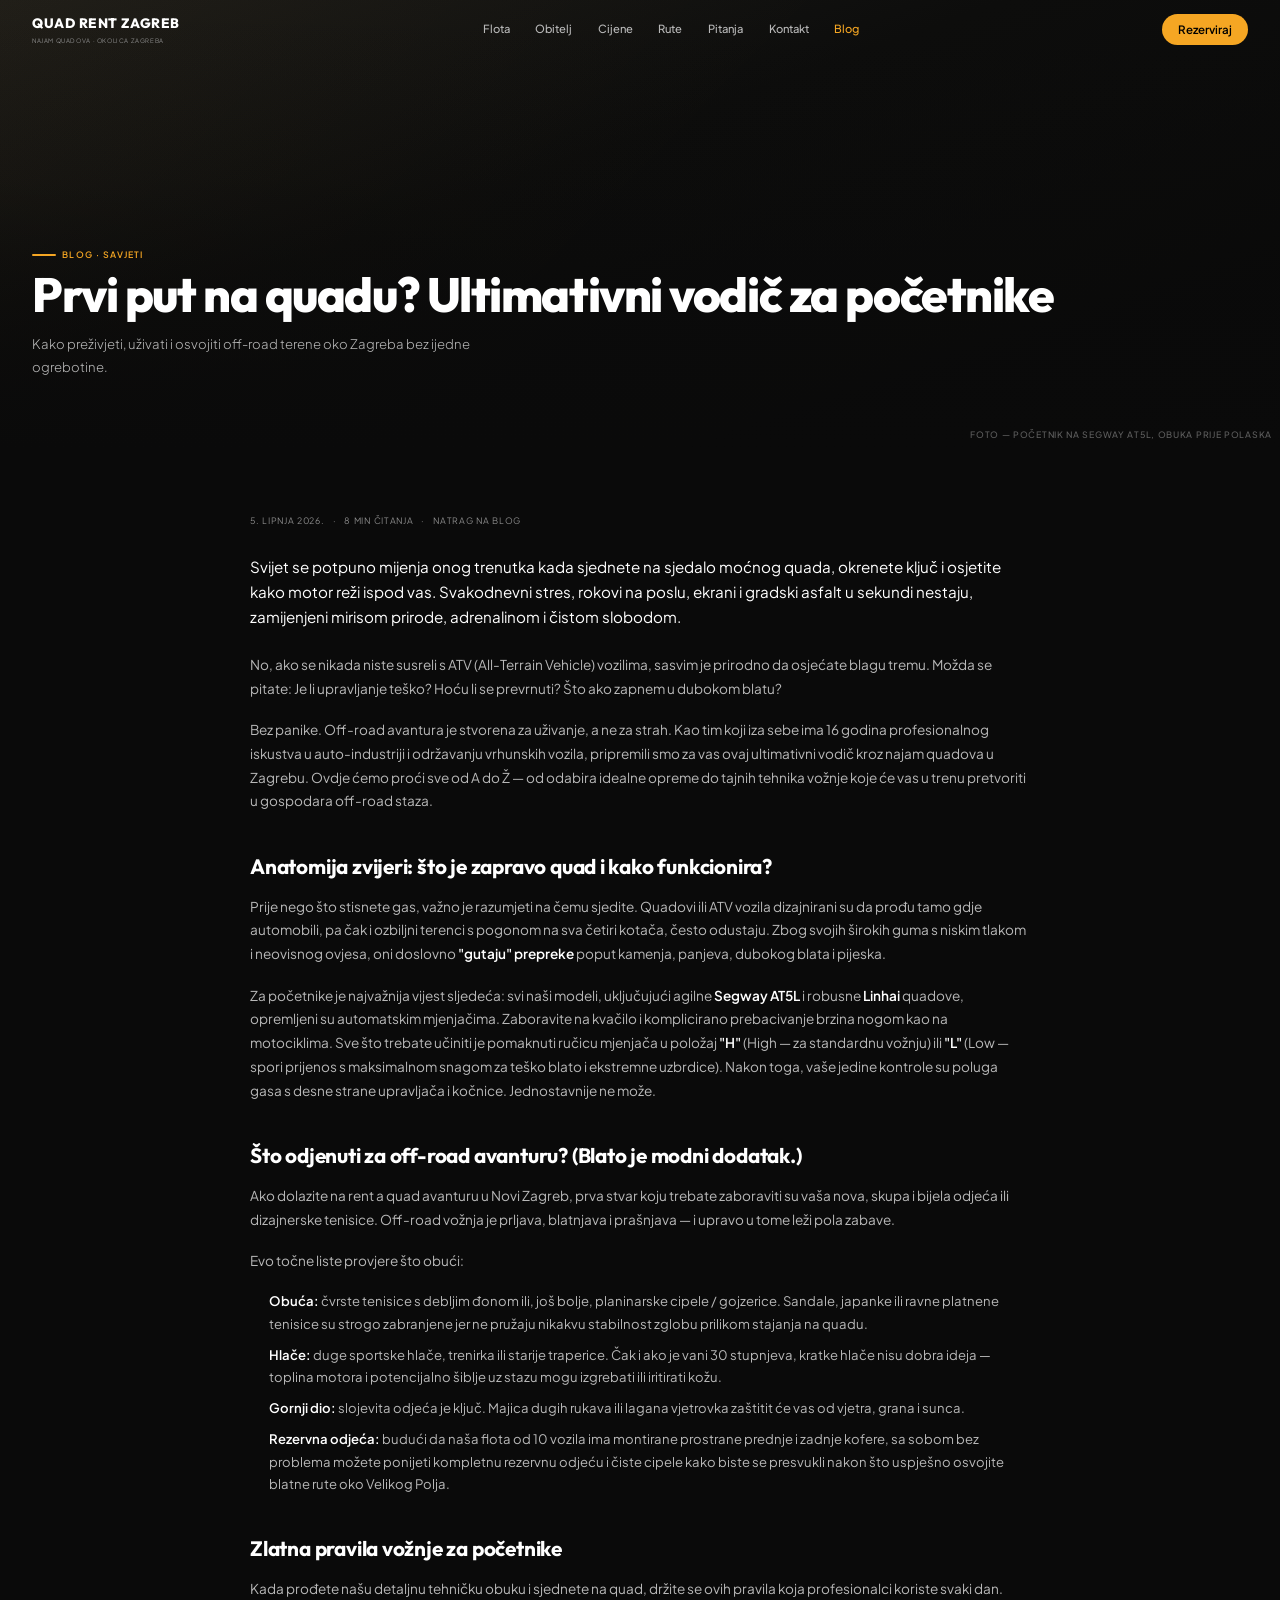
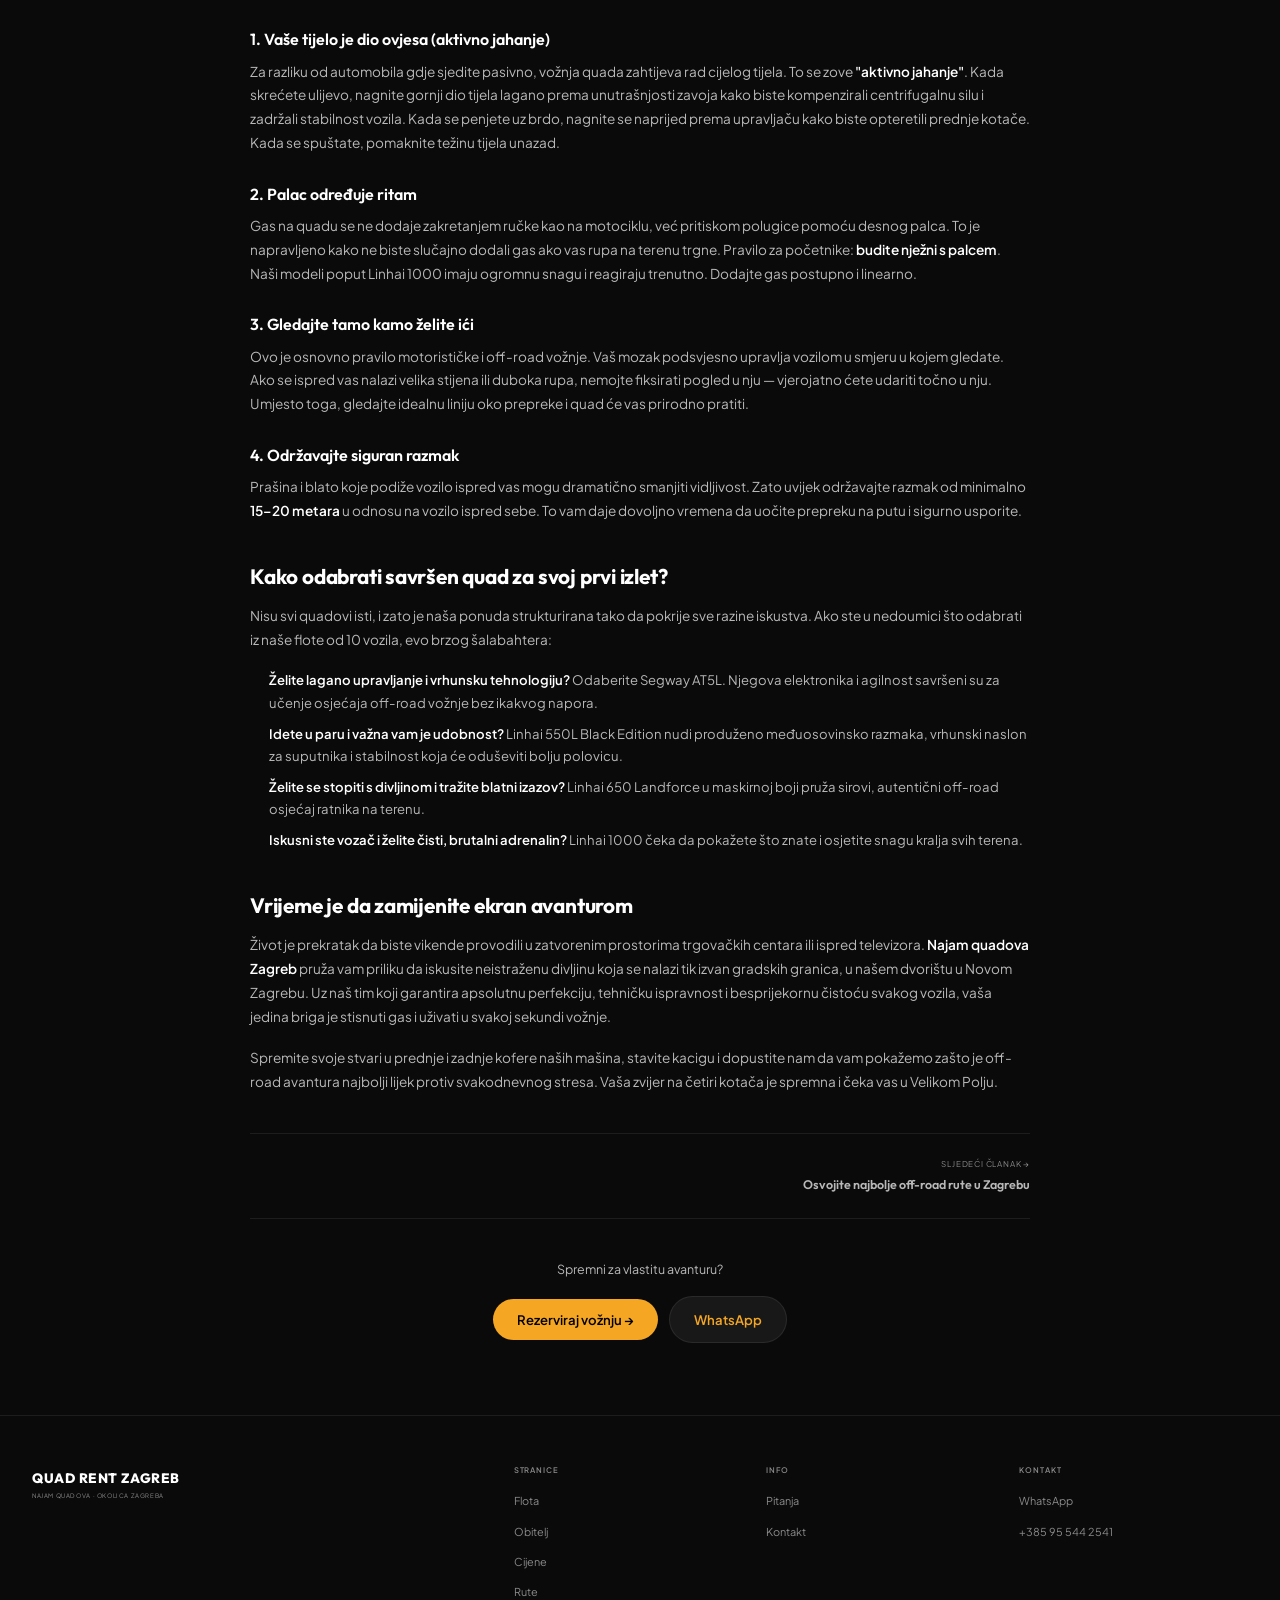
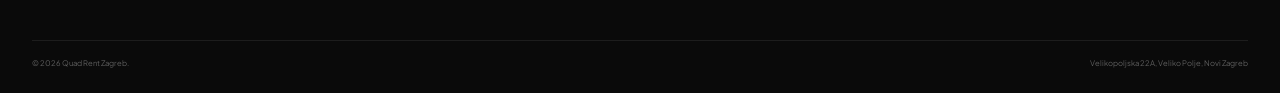
==== blog-1.html @ 4636d5be "Add files via upload" ====
<!DOCTYPE html>
<html lang="hr">
<head>
<meta charset="UTF-8">
<meta name="viewport" content="width=device-width, initial-scale=1.0">
<meta name="description" content="Sveobuhvatni vodič za početnike: što odjenuti, kako upravljati quadom i kako svladati blato kao profesionalac. Najam quadova u Zagrebu.">
<title>Prvi put na quadu? Ultimativni vodič za početnike — Quad Rent Zagreb</title>
<link rel="stylesheet" href="style.css">
</head>
<body>

<div class="mobile-menu" id="mobileMenu"><a href="index.html" onclick="toggleMenu()">Početna</a><a href="quad.html" onclick="toggleMenu()">Flota</a><a href="obitelj.html" onclick="toggleMenu()">Obitelj</a><a href="cijene.html" onclick="toggleMenu()">Cijene</a><a href="rute.html" onclick="toggleMenu()">Rute</a><a href="faq.html" onclick="toggleMenu()">Pitanja</a><a href="kontakt.html" onclick="toggleMenu()">Kontakt</a><a href="blog.html" onclick="toggleMenu()">Blog</a></div>
<nav class="nav" id="nav"><div class="container nav__inner"><a href="index.html" class="nav__logo">Quad Rent Zagreb<small>Najam quadova · okolica Zagreba</small></a><div class="nav__links"><a href="quad.html">Flota</a><a href="obitelj.html">Obitelj</a><a href="cijene.html">Cijene</a><a href="rute.html">Rute</a><a href="faq.html">Pitanja</a><a href="kontakt.html">Kontakt</a><a href="blog.html" class="active">Blog</a></div><button class="btn btn--accent btn--sm nav__book" onclick="openBooking()">Rezerviraj</button><button class="nav__hamburger" id="hamburger" onclick="toggleMenu()" aria-label="Izbornik"><span></span><span></span><span></span></button></div></nav>

<section class="hero hero--short">
  <div class="hero__bg ph"><span class="hero__bg-label">Foto — početnik na Segway AT5L, obuka prije polaska</span></div>
  <div class="container hero__content">
    <div class="section-overline">Blog · Savjeti</div>
    <h1 class="hero__headline" style="margin-top:0.6rem;font-size:clamp(1.7rem,4.6vw,3rem)">Prvi put na quadu? Ultimativni vodič za početnike</h1>
    <p class="hero__sub">Kako preživjeti, uživati i osvojiti off-road terene oko Zagreba bez ijedne ogrebotine.</p>
  </div>
</section>

<section class="page-section reveal">
  <div class="container">
    <article class="article">
      <div class="article-meta">
        <time datetime="2026-06-05">5. lipnja 2026.</time><span>·</span><span>8 min čitanja</span><span>·</span><a href="blog.html" style="color:var(--text-3)">Natrag na blog</a>
      </div>

      <p class="lead">Svijet se potpuno mijenja onog trenutka kada sjednete na sjedalo moćnog quada, okrenete ključ i osjetite kako motor reži ispod vas. Svakodnevni stres, rokovi na poslu, ekrani i gradski asfalt u sekundi nestaju, zamijenjeni mirisom prirode, adrenalinom i čistom slobodom.</p>

<p>No, ako se nikada niste susreli s ATV (All-Terrain Vehicle) vozilima, sasvim je prirodno da osjećate blagu tremu. Možda se pitate: Je li upravljanje teško? Hoću li se prevrnuti? Što ako zapnem u dubokom blatu?</p>

<p>Bez panike. Off-road avantura je stvorena za uživanje, a ne za strah. Kao tim koji iza sebe ima 16 godina profesionalnog iskustva u auto-industriji i održavanju vrhunskih vozila, pripremili smo za vas ovaj ultimativni vodič kroz najam quadova u Zagrebu. Ovdje ćemo proći sve od A do Ž — od odabira idealne opreme do tajnih tehnika vožnje koje će vas u trenu pretvoriti u gospodara off-road staza.</p>

<h2>Anatomija zvijeri: što je zapravo quad i kako funkcionira?</h2>

<p>Prije nego što stisnete gas, važno je razumjeti na čemu sjedite. Quadovi ili ATV vozila dizajnirani su da prođu tamo gdje automobili, pa čak i ozbiljni terenci s pogonom na sva četiri kotača, često odustaju. Zbog svojih širokih guma s niskim tlakom i neovisnog ovjesa, oni doslovno <strong>"gutaju" prepreke</strong> poput kamenja, panjeva, dubokog blata i pijeska.</p>

<p>Za početnike je najvažnija vijest sljedeća: svi naši modeli, uključujući agilne <strong>Segway AT5L</strong> i robusne <strong>Linhai</strong> quadove, opremljeni su automatskim mjenjačima. Zaboravite na kvačilo i komplicirano prebacivanje brzina nogom kao na motociklima. Sve što trebate učiniti je pomaknuti ručicu mjenjača u položaj <strong>"H"</strong> (High — za standardnu vožnju) ili <strong>"L"</strong> (Low — spori prijenos s maksimalnom snagom za teško blato i ekstremne uzbrdice). Nakon toga, vaše jedine kontrole su poluga gasa s desne strane upravljača i kočnice. Jednostavnije ne može.</p>

<h2>Što odjenuti za off-road avanturu? (Blato je modni dodatak.)</h2>

<p>Ako dolazite na rent a quad avanturu u Novi Zagreb, prva stvar koju trebate zaboraviti su vaša nova, skupa i bijela odjeća ili dizajnerske tenisice. Off-road vožnja je prljava, blatnjava i prašnjava — i upravo u tome leži pola zabave.</p>

<p>Evo točne liste provjere što obući:</p>

<ul>
  <li><strong>Obuća:</strong> čvrste tenisice s debljim đonom ili, još bolje, planinarske cipele / gojzerice. Sandale, japanke ili ravne platnene tenisice su strogo zabranjene jer ne pružaju nikakvu stabilnost zglobu prilikom stajanja na quadu.</li>
  <li><strong>Hlače:</strong> duge sportske hlače, trenirka ili starije traperice. Čak i ako je vani 30 stupnjeva, kratke hlače nisu dobra ideja — toplina motora i potencijalno šiblje uz stazu mogu izgrebati ili iritirati kožu.</li>
  <li><strong>Gornji dio:</strong> slojevita odjeća je ključ. Majica dugih rukava ili lagana vjetrovka zaštitit će vas od vjetra, grana i sunca.</li>
  <li><strong>Rezervna odjeća:</strong> budući da naša flota od 10 vozila ima montirane prostrane prednje i zadnje kofere, sa sobom bez problema možete ponijeti kompletnu rezervnu odjeću i čiste cipele kako biste se presvukli nakon što uspješno osvojite blatne rute oko Velikog Polja.</li>
</ul>

<h2>Zlatna pravila vožnje za početnike</h2>

<p>Kada prođete našu detaljnu tehničku obuku i sjednete na quad, držite se ovih pravila koja profesionalci koriste svaki dan.</p>

<h3>1. Vaše tijelo je dio ovjesa (aktivno jahanje)</h3>
<p>Za razliku od automobila gdje sjedite pasivno, vožnja quada zahtijeva rad cijelog tijela. To se zove <strong>"aktivno jahanje"</strong>. Kada skrećete ulijevo, nagnite gornji dio tijela lagano prema unutrašnjosti zavoja kako biste kompenzirali centrifugalnu silu i zadržali stabilnost vozila. Kada se penjete uz brdo, nagnite se naprijed prema upravljaču kako biste opteretili prednje kotače. Kada se spuštate, pomaknite težinu tijela unazad.</p>

<h3>2. Palac određuje ritam</h3>
<p>Gas na quadu se ne dodaje zakretanjem ručke kao na motociklu, već pritiskom polugice pomoću desnog palca. To je napravljeno kako ne biste slučajno dodali gas ako vas rupa na terenu trgne. Pravilo za početnike: <strong>budite nježni s palcem</strong>. Naši modeli poput Linhai 1000 imaju ogromnu snagu i reagiraju trenutno. Dodajte gas postupno i linearno.</p>

<h3>3. Gledajte tamo kamo želite ići</h3>
<p>Ovo je osnovno pravilo motorističke i off-road vožnje. Vaš mozak podsvjesno upravlja vozilom u smjeru u kojem gledate. Ako se ispred vas nalazi velika stijena ili duboka rupa, nemojte fiksirati pogled u nju — vjerojatno ćete udariti točno u nju. Umjesto toga, gledajte idealnu liniju oko prepreke i quad će vas prirodno pratiti.</p>

<h3>4. Održavajte siguran razmak</h3>
<p>Prašina i blato koje podiže vozilo ispred vas mogu dramatično smanjiti vidljivost. Zato uvijek održavajte razmak od minimalno <strong>15–20 metara</strong> u odnosu na vozilo ispred sebe. To vam daje dovoljno vremena da uočite prepreku na putu i sigurno usporite.</p>

<h2>Kako odabrati savršen quad za svoj prvi izlet?</h2>

<p>Nisu svi quadovi isti, i zato je naša ponuda strukturirana tako da pokrije sve razine iskustva. Ako ste u nedoumici što odabrati iz naše flote od 10 vozila, evo brzog šalabahtera:</p>

<ul>
  <li><strong>Želite lagano upravljanje i vrhunsku tehnologiju?</strong> Odaberite Segway AT5L. Njegova elektronika i agilnost savršeni su za učenje osjećaja off-road vožnje bez ikakvog napora.</li>
  <li><strong>Idete u paru i važna vam je udobnost?</strong> Linhai 550L Black Edition nudi produženo međuosovinsko razmaka, vrhunski naslon za suputnika i stabilnost koja će oduševiti bolju polovicu.</li>
  <li><strong>Želite se stopiti s divljinom i tražite blatni izazov?</strong> Linhai 650 Landforce u maskirnoj boji pruža sirovi, autentični off-road osjećaj ratnika na terenu.</li>
  <li><strong>Iskusni ste vozač i želite čisti, brutalni adrenalin?</strong> Linhai 1000 čeka da pokažete što znate i osjetite snagu kralja svih terena.</li>
</ul>

<h2>Vrijeme je da zamijenite ekran avanturom</h2>

<p>Život je prekratak da biste vikende provodili u zatvorenim prostorima trgovačkih centara ili ispred televizora. <strong>Najam quadova Zagreb</strong> pruža vam priliku da iskusite neistraženu divljinu koja se nalazi tik izvan gradskih granica, u našem dvorištu u Novom Zagrebu. Uz naš tim koji garantira apsolutnu perfekciju, tehničku ispravnost i besprijekornu čistoću svakog vozila, vaša jedina briga je stisnuti gas i uživati u svakoj sekundi vožnje.</p>

<p>Spremite svoje stvari u prednje i zadnje kofere naših mašina, stavite kacigu i dopustite nam da vam pokažemo zašto je off-road avantura najbolji lijek protiv svakodnevnog stresa. Vaša zvijer na četiri kotača je spremna i čeka vas u Velikom Polju.</p>

      <div class="blog-nav">
        <span></span>
        <a href="blog-2.html" class="blog-nav__item blog-nav__item--next"><div class="blog-nav__item-label">Sljedeći članak →</div><div class="blog-nav__item-title">Osvojite najbolje off-road rute u Zagrebu</div></a>
      </div>

      <div style="text-align:center;padding:0.5rem 0 0.5rem">
        <p style="font-size:0.78rem;color:var(--text-2);margin-bottom:1rem">Spremni za vlastitu avanturu?</p>
        <button class="btn btn--accent" onclick="openBooking()">Rezerviraj vožnju →</button>
        <a href="https://wa.me/385955442541" target="_blank" rel="noopener" class="btn btn--ghost" style="margin-left:0.5rem">WhatsApp</a>
      </div>
    </article>
  </div>
</section>

<div class="modal-overlay" id="bookingModal" onclick="if(event.target===this)closeBooking()"><div class="modal"><button class="modal__close" onclick="closeBooking()">✕</button><div class="modal__title">Rezerviraj vožnju</div><div class="modal__sub">Odaberi quadove i pošalji WhatsApp poruku</div><div class="modal__group"><label class="modal__label">Trajanje</label><div class="modal__toggle" id="durationToggle"><button class="modal__toggle-btn active" data-dur="half" onclick="setDuration('half')">Pola dana<span class="toggle-price">6h</span></button><button class="modal__toggle-btn" data-dur="full" onclick="setDuration('full')">Cijeli dan<span class="toggle-price">12h</span></button></div></div><div class="modal__group"><label class="modal__label">Datum</label><input type="date" class="modal__input" id="bookDate"></div><div class="modal__group"><label class="modal__label">Odaberi quadove</label><div class="quad-picker"><div class="quad-row"><div class="quad-row__info"><div class="quad-row__name">Segway AT5L</div><div class="quad-row__meta">€100 / €150 · max 4</div></div><div class="modal__stepper"><button class="modal__stepper-btn" onclick="changeCount('segway',-1)">−</button><span class="modal__stepper-val" id="count-segway">0</span><button class="modal__stepper-btn" onclick="changeCount('segway',1)">+</button></div></div><div class="quad-row"><div class="quad-row__info"><div class="quad-row__name">Linhai 550L</div><div class="quad-row__meta">€100 / €150 · max 2</div></div><div class="modal__stepper"><button class="modal__stepper-btn" onclick="changeCount('linhai550',-1)">−</button><span class="modal__stepper-val" id="count-linhai550">0</span><button class="modal__stepper-btn" onclick="changeCount('linhai550',1)">+</button></div></div><div class="quad-row"><div class="quad-row__info"><div class="quad-row__name">Linhai 650 Landforce</div><div class="quad-row__meta">€100 / €150 · max 2</div></div><div class="modal__stepper"><button class="modal__stepper-btn" onclick="changeCount('linhai650',-1)">−</button><span class="modal__stepper-val" id="count-linhai650">0</span><button class="modal__stepper-btn" onclick="changeCount('linhai650',1)">+</button></div></div><div class="quad-row"><div class="quad-row__info"><div class="quad-row__name">Linhai 1000</div><div class="quad-row__meta">€100 / €150 · max 2</div></div><div class="modal__stepper"><button class="modal__stepper-btn" onclick="changeCount('linhai1000',-1)">−</button><span class="modal__stepper-val" id="count-linhai1000">0</span><button class="modal__stepper-btn" onclick="changeCount('linhai1000',1)">+</button></div></div><div class="quad-row"><div class="quad-row__info"><div class="quad-row__name">Dječji quad</div><div class="quad-row__meta">€60 / €120 · max 2 · 6+ god</div></div><div class="modal__stepper"><button class="modal__stepper-btn" onclick="changeCount('kids',-1)">−</button><span class="modal__stepper-val" id="count-kids">0</span><button class="modal__stepper-btn" onclick="changeCount('kids',1)">+</button></div></div></div></div><div class="modal__summary" id="bookSummary"><div class="modal__summary-empty" id="summaryEmpty">Dodajte barem jedan quad</div><div class="modal__summary-total" id="summaryTotal" style="display:none"><span>Ukupno</span><span id="sumTotal">€0</span></div></div><button class="btn btn--accent btn--block" id="bookSubmit" onclick="sendWhatsApp()" style="padding:0.85rem" disabled>Pošalji WhatsApp poruku</button><p class="modal__note">Potvrđujemo u minutama.</p></div></div>

<footer class="footer"><div class="container"><div class="footer__top"><div class="footer__brand"><a href="index.html" class="nav__logo">Quad Rent Zagreb<small>Najam quadova · okolica Zagreba</small></a></div><div><div class="footer__col-title">Stranice</div><ul class="footer__links"><li><a href="quad.html">Flota</a></li><li><a href="obitelj.html">Obitelj</a></li><li><a href="cijene.html">Cijene</a></li><li><a href="rute.html">Rute</a></li></ul></div><div><div class="footer__col-title">Info</div><ul class="footer__links"><li><a href="faq.html">Pitanja</a></li><li><a href="kontakt.html">Kontakt</a></li></ul></div><div><div class="footer__col-title">Kontakt</div><ul class="footer__links"><li><a href="https://wa.me/385955442541">WhatsApp</a></li><li><a href="tel:+385955442541">+385 95 544 2541</a></li></ul></div></div><div class="footer__bottom"><p>© 2026 Quad Rent Zagreb.</p><p>Velikopoljska 22A, Veliko Polje, Novi Zagreb</p></div></div></footer>
<script src="main.js"></script>
</body>
</html>
---- style.css ----
/* ═══════════════════════════════════════
   QUAD RENT ZAGREB — Global Stylesheet
   Dark theme, amber accents, Polaris-inspired
   ═══════════════════════════════════════ */

@import url('https://fonts.googleapis.com/css2?family=Plus+Jakarta+Sans:wght@300;400;500;600;700;800&family=Outfit:wght@300;400;500;600;700;800;900&display=swap');

*,*::before,*::after{margin:0;padding:0;box-sizing:border-box}

:root {
  --bg: #0a0a0a;
  --bg-alt: #111111;
  --bg-card: #1a1a1a;
  --bg-card-hover: #222222;
  --bg-elevated: #252525;

  --text: #ffffff;
  --text-2: #b8b8b8;
  --text-3: #8a8a8a;
  --text-4: #5e5e5e;

  --accent: #F5A623;
  --accent-hover: #FFBA42;
  --accent-dim: #c4851c;
  --accent-glow: rgba(245,166,35,0.15);

  --success: #4CAF50;
  --danger: #e74c3c;

  --border: rgba(255,255,255,0.08);
  --border-hover: rgba(255,255,255,0.15);

  --r-sm: 8px;
  --r-md: 12px;
  --r-lg: 16px;
  --r-xl: 20px;
  --r-full: 9999px;

  --font-d: 'Outfit', sans-serif;
  --font-b: 'Plus Jakarta Sans', sans-serif;

  --max-w: 1280px;
  --gutter: 1rem;
}

html{scroll-behavior:smooth;overflow-x:hidden}

body{
  font-family:var(--font-b);
  background:var(--bg);
  color:var(--text);
  line-height:1.6;
  overflow-x:hidden;
  -webkit-font-smoothing:antialiased;
}

img{max-width:100%;display:block}
a{color:inherit;text-decoration:none}
ul{list-style:none}

.container{max-width:var(--max-w);margin:0 auto;padding:0 var(--gutter);width:100%}

/* ═══ TYPOGRAPHY ═══ */
.section-header{display:flex;justify-content:space-between;align-items:flex-end;margin-bottom:1.5rem;flex-wrap:wrap;gap:0.5rem}
.section-title{font-family:var(--font-d);font-weight:700;font-size:clamp(1.3rem,3.5vw,2rem);letter-spacing:-0.02em}
.section-sub{font-size:0.72rem;color:var(--text-3);font-weight:400}
.section-overline{font-size:0.55rem;font-weight:600;letter-spacing:0.12em;text-transform:uppercase;color:var(--accent);display:inline-flex;align-items:center;gap:0.4rem}
.section-overline::before{content:'';width:24px;height:2px;background:var(--accent);border-radius:2px}
.section-desc{font-size:0.82rem;color:var(--text-2);font-weight:300;line-height:1.7;max-width:560px;margin-top:0.5rem}

/* ═══ BUTTONS ═══ */
.btn{
  display:inline-flex;align-items:center;justify-content:center;gap:0.5rem;
  font-family:var(--font-b);font-weight:600;font-size:0.82rem;
  padding:0.75rem 1.5rem;border-radius:var(--r-full);
  border:none;cursor:pointer;transition:all 0.25s cubic-bezier(0.4,0,0.2,1);
  text-decoration:none;white-space:nowrap;
}
.btn--accent{background:var(--accent);color:#000}
.btn--accent:hover{background:var(--accent-hover);box-shadow:0 8px 32px rgba(245,166,35,0.3);transform:translateY(-1px)}
.btn--ghost{background:rgba(255,255,255,0.06);color:var(--text);border:1px solid var(--border)}
.btn--ghost:hover{background:rgba(255,255,255,0.1);border-color:var(--border-hover)}
.btn--outline{background:transparent;color:var(--text);border:1.5px solid var(--accent)}
.btn--outline:hover{background:var(--accent);color:#000}
.btn--sm{padding:0.5rem 1rem;font-size:0.72rem}
.btn--block{width:100%;justify-content:center}
.btn svg{width:16px;height:16px}

/* ═══ CHIPS ═══ */
.chip{display:inline-flex;align-items:center;gap:0.3rem;padding:0.3rem 0.7rem;background:rgba(255,255,255,0.06);border-radius:var(--r-full);font-size:0.62rem;font-weight:500;color:var(--text-2)}
.chip--accent{background:var(--accent-glow);color:var(--accent)}
.chip--lg{padding:0.5rem 1.1rem;font-size:0.88rem;font-weight:700;letter-spacing:0.02em}

/* ═══ CARDS ═══ */
.card{background:var(--bg-card);border:1px solid var(--border);border-radius:var(--r-lg);transition:border-color 0.3s}
.card:hover{border-color:var(--border-hover)}
.card--accent{border-color:rgba(245,166,35,0.15);background:linear-gradient(135deg,#1c1c18 0%,#141410 100%)}

/* ═══ PLACEHOLDERS ═══ */
.ph{background:var(--bg-card);display:flex;align-items:center;justify-content:center;position:relative;overflow:hidden}
.ph::before{content:'';position:absolute;inset:0;background:linear-gradient(135deg,rgba(245,166,35,0.03) 0%,transparent 50%)}
.ph span{font-size:0.55rem;font-weight:500;letter-spacing:0.08em;text-transform:uppercase;color:var(--text-4);position:relative;z-index:1;text-align:center;padding:0.5rem}

/* ═══ TBD PLACEHOLDERS (for owner) ═══ */
.tbd{font-size:0.6rem;color:var(--text-3);line-height:1.55;padding:0.3rem 0.5rem;background:rgba(245,166,35,0.06);border-radius:var(--r-sm);border:1px dashed rgba(245,166,35,0.15)}

/* ═══════════════════════════════════════
   NAV
   ═══════════════════════════════════════ */
.nav{position:fixed;top:0;left:0;right:0;z-index:100;padding:0.8rem 0;transition:all 0.4s}
.nav.scrolled{background:rgba(10,10,10,0.88);backdrop-filter:blur(24px) saturate(1.4);border-bottom:1px solid var(--border)}
.nav__inner{display:flex;justify-content:space-between;align-items:center}
.nav__logo{font-family:var(--font-d);font-weight:800;font-size:0.85rem;letter-spacing:0.04em;text-transform:uppercase;color:var(--text);text-decoration:none}
.nav__logo small{display:block;font-family:var(--font-b);font-weight:400;font-size:0.38rem;letter-spacing:0.1em;color:var(--text-3);text-transform:uppercase;margin-top:1px}
.nav__links{display:none;gap:1.6rem;align-items:center}
.nav__links a{font-size:0.7rem;font-weight:500;color:var(--text-2);transition:color 0.2s}
.nav__links a:hover{color:var(--accent)}
.nav__links a.active{color:var(--accent)}
.nav__book{display:none}
.nav__hamburger{display:flex;flex-direction:column;gap:5px;background:none;border:none;cursor:pointer;padding:4px}
.nav__hamburger span{width:22px;height:1.5px;background:var(--text);transition:all 0.3s;border-radius:2px}
.nav__hamburger.active span:nth-child(1){transform:rotate(45deg) translate(4px,5px)}
.nav__hamburger.active span:nth-child(2){opacity:0}
.nav__hamburger.active span:nth-child(3){transform:rotate(-45deg) translate(4px,-5px)}

/* mobile menu */
.mobile-menu{position:fixed;inset:0;background:var(--bg);z-index:99;display:flex;flex-direction:column;justify-content:center;align-items:center;gap:1.6rem;opacity:0;pointer-events:none;transition:opacity 0.4s}
.mobile-menu.open{opacity:1;pointer-events:all}
.mobile-menu a{font-family:var(--font-d);font-size:1.3rem;font-weight:600;color:var(--text-2);transition:color 0.2s}
.mobile-menu a:hover{color:var(--accent)}

/* ═══════════════════════════════════════
   HERO
   ═══════════════════════════════════════ */
.hero{position:relative;min-height:100vh;min-height:100svh;display:flex;align-items:flex-end;overflow:hidden}
.hero--short{min-height:50vh;min-height:50svh}
.hero__bg{position:absolute;inset:0;background:linear-gradient(160deg,#1a1a18 0%,#0d0d0c 40%,#080808 100%)}
.hero__bg::after{content:'';position:absolute;inset:0;background:linear-gradient(to top,var(--bg) 0%,rgba(10,10,10,0.6) 35%,rgba(10,10,10,0.15) 60%,transparent 100%)}
.hero__bg-label{position:absolute;top:50%;left:50%;transform:translate(-50%,-50%);font-size:0.45rem;letter-spacing:0.15em;text-transform:uppercase;color:var(--text-4);z-index:1;text-align:center}
.hero__play{position:absolute;top:45%;left:50%;transform:translate(-50%,-50%);z-index:3;width:72px;height:72px;border-radius:50%;border:2px solid rgba(255,255,255,0.25);display:flex;align-items:center;justify-content:center;cursor:pointer;backdrop-filter:blur(8px);background:rgba(255,255,255,0.05);transition:all 0.3s}
.hero__play:hover{border-color:var(--accent);background:rgba(245,166,35,0.1);transform:translate(-50%,-50%) scale(1.08)}
.hero__play::after{content:'';border-left:14px solid #fff;border-top:8px solid transparent;border-bottom:8px solid transparent;margin-left:3px}
.hero__content{position:relative;z-index:3;padding-bottom:3rem;width:100%}
.hero__headline{font-family:var(--font-d);font-weight:800;font-size:clamp(2rem,6vw,4.5rem);line-height:0.95;letter-spacing:-0.03em;margin-bottom:1rem}
.hero__sub{font-size:0.82rem;color:var(--text-2);font-weight:300;line-height:1.7;max-width:500px;margin-bottom:1.5rem}
.hero__actions{display:flex;flex-wrap:wrap;gap:0.6rem;margin-bottom:2rem}
.hero__stats{display:flex;gap:1.5rem;flex-wrap:wrap;padding-top:1.2rem;border-top:1px solid var(--border)}
.hero__stat{display:flex;flex-direction:column;gap:0.1rem}
.hero__stat-val{font-family:var(--font-d);font-weight:700;font-size:1.3rem}
.hero__stat-label{font-size:0.52rem;font-weight:500;letter-spacing:0.06em;text-transform:uppercase;color:var(--text-3)}

/* ═══════════════════════════════════════
   TRUST BAR
   ═══════════════════════════════════════ */
.trust-bar{padding:2.5rem 0;border-top:1px solid var(--border);border-bottom:1px solid var(--border)}
.trust-bar__grid{display:grid;grid-template-columns:repeat(2,1fr);gap:1.4rem}
.trust-bar__item{display:flex;flex-direction:column;gap:0.3rem;padding-left:1rem;border-left:2px solid var(--accent-dim);text-decoration:none;color:inherit;transition:border-color 0.25s,transform 0.25s}
.trust-bar__item:hover{border-left-color:var(--accent);transform:translateX(2px)}
.trust-bar__item:hover .trust-bar__title{color:var(--accent-hover)}
.trust-bar__icon{display:none}
.trust-bar__title{font-family:var(--font-d);font-weight:700;font-size:0.98rem;color:var(--accent);transition:color 0.25s;line-height:1.25}
.trust-bar__text{font-size:0.74rem;color:var(--text-2);line-height:1.5}

/* ═══════════════════════════════════════
   FLEET CARDS
   ═══════════════════════════════════════ */
.fleet-grid{display:grid;grid-template-columns:1fr;gap:1rem}
.fleet-card{border-radius:var(--r-lg);overflow:hidden;background:var(--bg-card);border:1px solid var(--border);transition:all 0.3s}
.fleet-card:hover{border-color:var(--border-hover);transform:translateY(-2px)}
.fleet-card__img{aspect-ratio:16/10;min-height:200px}
.fleet-card__body{padding:1.2rem;display:flex;flex-direction:column;gap:0.6rem}
.fleet-card__badge{position:absolute;top:0.8rem;left:0.8rem;z-index:2}
.fleet-card__name{font-family:var(--font-d);font-weight:700;font-size:1rem;letter-spacing:-0.01em}
.fleet-card__count{font-size:0.55rem;font-weight:500;color:var(--text-3);letter-spacing:0.06em;text-transform:uppercase}
.fleet-card__desc{font-size:0.68rem;color:var(--text-2);font-weight:300;line-height:1.6}
.fleet-card__specs{display:flex;gap:0.4rem;flex-wrap:wrap}
.fleet-card__price{display:flex;align-items:baseline;gap:0.3rem;padding-top:0.5rem;border-top:1px solid var(--border)}
.fleet-card__price-val{font-family:var(--font-d);font-weight:700;font-size:1.3rem}
.fleet-card__price-label{font-size:0.52rem;color:var(--text-3)}

/* ═══ FLEET MINI (homepage) ═══ */
.fleet-mini{display:flex;flex-direction:column;gap:0.7rem;padding-bottom:0.5rem}
.fleet-mini::-webkit-scrollbar{display:none}
.fleet-mini__card{display:flex;gap:0.9rem;align-items:stretch;background:var(--bg-card);border:1px solid var(--border);border-radius:var(--r-lg);padding:0.85rem;transition:border-color 0.25s,transform 0.25s;text-decoration:none;color:inherit}
.fleet-mini__card:hover{border-color:var(--accent-dim);transform:translateY(-2px)}
.fleet-mini__card:hover .fleet-mini__name{color:var(--accent-hover)}
.fleet-mini__img{flex:0 0 96px;width:96px;aspect-ratio:1/1;border-radius:var(--r-md);overflow:hidden;position:relative;background:var(--bg-elevated) url("data:image/svg+xml;utf8,<svg xmlns='http://www.w3.org/2000/svg' viewBox='0 0 64 64' fill='none' stroke='%23F5A62330' stroke-width='2' stroke-linecap='round' stroke-linejoin='round'><circle cx='16' cy='44' r='8'/><circle cx='48' cy='44' r='8'/><path d='M12 36l6-12h20l8 12M22 24V16h14v8'/></svg>") center/60% no-repeat}
.fleet-mini__img img{width:100%;height:100%;object-fit:cover;display:block;position:relative;z-index:1}
.fleet-mini__body{flex:1;min-width:0;display:flex;flex-direction:column;justify-content:center}
.fleet-mini__name{font-family:var(--font-d);font-weight:700;font-size:1rem;margin-bottom:0.2rem;color:var(--accent);transition:color 0.25s;letter-spacing:-0.01em}
.fleet-mini__desc{font-size:0.62rem;color:var(--text-3);margin-bottom:0.55rem;line-height:1.4}

/* ═══════════════════════════════════════
   SCROLLABLE CARDS (categories)
   ═══════════════════════════════════════ */
.cat-scroll{display:flex;gap:0.8rem;overflow-x:auto;padding-bottom:1rem;scroll-snap-type:x mandatory;-webkit-overflow-scrolling:touch;scrollbar-width:none}
.cat-scroll::-webkit-scrollbar{display:none}
.cat-card{flex:0 0 260px;scroll-snap-align:start;border-radius:var(--r-lg);overflow:hidden;position:relative;cursor:pointer;transition:transform 0.3s}
.cat-card:hover{transform:translateY(-4px)}
.cat-card__img{aspect-ratio:3/4}
.cat-card__overlay{position:absolute;bottom:0;left:0;right:0;padding:1.2rem;background:linear-gradient(to top,rgba(0,0,0,0.85) 0%,transparent 100%);border-radius:0 0 var(--r-lg) var(--r-lg)}
.cat-card__title{font-family:var(--font-d);font-weight:700;font-size:1rem;color:#fff;margin-bottom:0.2rem}
.cat-card__desc{font-size:0.6rem;color:rgba(255,255,255,0.6)}

/* ═══════════════════════════════════════
   PRICING CARDS
   ═══════════════════════════════════════ */
.pricing-grid{display:grid;grid-template-columns:1fr;gap:1rem;max-width:900px}
.pricing-card{background:var(--bg-card);border-radius:var(--r-lg);padding:1.5rem;border:1px solid var(--border);transition:border-color 0.3s;position:relative;display:flex;flex-direction:column;gap:1rem}
.pricing-card:hover{border-color:var(--border-hover)}
.pricing-card--pop{border-color:var(--accent-dim);background:linear-gradient(180deg,rgba(245,166,35,0.04) 0%,var(--bg-card) 40%)}
.pricing-card__badge{position:absolute;top:-0.6rem;right:1rem;background:var(--accent);color:#000;font-size:0.5rem;font-weight:700;letter-spacing:0.06em;text-transform:uppercase;padding:0.2rem 0.6rem;border-radius:var(--r-full)}
.pricing-card__type{font-size:0.58rem;font-weight:600;letter-spacing:0.1em;text-transform:uppercase;color:var(--text-3)}
.pricing-card__price{font-family:var(--font-d);font-weight:800;font-size:2.5rem;line-height:1}
.pricing-card__price small{font-size:0.35em;font-weight:400;color:var(--text-3);margin-left:0.3rem}
.pricing-card__duration{font-size:0.72rem;color:var(--text-2);font-weight:300}
.pricing-card__features{display:flex;flex-direction:column;gap:0.45rem;padding-top:0.8rem;border-top:1px solid var(--border);flex:1}
.pricing-card__features li{display:flex;align-items:center;gap:0.4rem;font-size:0.72rem;color:var(--text-2);font-weight:400;list-style:none}
.pricing-card__features li::before{content:'';width:5px;height:5px;background:var(--accent);border-radius:50%;flex-shrink:0}

/* ═══════════════════════════════════════
   ROUTE CARDS
   ═══════════════════════════════════════ */
.route-row{display:flex;justify-content:space-between;align-items:center;padding:0.85rem 0;border-bottom:1px solid var(--border);gap:0.5rem;cursor:pointer;transition:background 0.2s}
.route-row:hover{background:rgba(255,255,255,0.02)}
.route-row__left{display:flex;flex-direction:column;gap:0.1rem}
.route-row__name{font-family:var(--font-d);font-weight:600;font-size:0.88rem}
.route-row__meta{font-size:0.52rem;color:var(--text-3)}
.route-row__diff{display:flex;gap:3px}
.route-row__diff i{width:8px;height:8px;border-radius:50%;border:1.5px solid var(--accent-dim);font-style:normal}
.route-row__diff i.f{background:var(--accent);border-color:var(--accent)}

/* ═══════════════════════════════════════
   INFO CARDS (rules, included, etc.)
   ═══════════════════════════════════════ */
.info-card{background:var(--bg-card);border:1px solid var(--border);border-left:2px solid var(--accent-dim);border-radius:0 var(--r-md) var(--r-md) 0;padding:0.9rem 1rem;display:flex;flex-direction:column;gap:0.15rem}
.info-card__icon{display:none}
.info-card__title{font-family:var(--font-d);font-weight:600;font-size:0.82rem;margin-bottom:0.15rem}
.info-card__text{font-size:0.65rem;color:var(--text-2);line-height:1.6}

/* ═══════════════════════════════════════
   REVIEW CARDS
   ═══════════════════════════════════════ */
.review-card{background:var(--bg-card);border:1px solid var(--border);border-radius:var(--r-lg);padding:1.2rem}
.review-card__head{display:flex;justify-content:space-between;align-items:center;margin-bottom:0.6rem}
.review-card__author{display:flex;align-items:center;gap:0.5rem}
.review-card__avatar{width:32px;height:32px;border-radius:50%;background:rgba(255,255,255,0.06);display:flex;align-items:center;justify-content:center;font-family:var(--font-d);font-weight:700;font-size:0.7rem;color:var(--text-3)}
.review-card__name{font-size:0.72rem;font-weight:600}
.review-card__src{font-size:0.48rem;color:var(--text-4)}
.review-card__stars{color:var(--accent);font-size:0.6rem}
.review-card__text{font-size:0.68rem;color:var(--text-2);line-height:1.65;font-style:italic}

/* ═══════════════════════════════════════
   GALLERY
   ═══════════════════════════════════════ */
.gallery-grid{display:grid;grid-template-columns:1fr 1fr;gap:0.4rem}
.gallery-item{border-radius:var(--r-md);overflow:hidden;aspect-ratio:1;position:relative;cursor:pointer;transition:opacity 0.3s}
.gallery-item:hover{opacity:0.85}
.gallery-item--tall{grid-row:span 2;aspect-ratio:auto}
.gallery-item--wide{grid-column:span 2;aspect-ratio:21/9}

/* ═══════════════════════════════════════
   FAQ
   ═══════════════════════════════════════ */
.faq-list{max-width:700px}
.faq-item{border-bottom:1px solid var(--border)}
.faq-q{width:100%;display:flex;justify-content:space-between;align-items:center;padding:0.9rem 0;background:none;border:none;cursor:pointer;font-family:var(--font-b);font-size:0.82rem;font-weight:500;color:var(--text);text-align:left;gap:0.5rem}
.faq-q:hover{color:var(--accent)}
.faq-toggle{width:28px;height:28px;border-radius:50%;background:rgba(255,255,255,0.04);display:flex;align-items:center;justify-content:center;flex-shrink:0;font-size:1rem;color:var(--text-3);transition:all 0.3s}
.faq-item.open .faq-toggle{background:var(--accent-glow);color:var(--accent);transform:rotate(45deg)}
.faq-a{max-height:0;overflow:hidden;transition:max-height 0.4s ease}
.faq-item.open .faq-a{max-height:300px}
.faq-a p{font-size:0.74rem;color:var(--text-2);line-height:1.7;font-weight:300;padding-bottom:0.8rem;max-width:550px}

/* ═══════════════════════════════════════
   CTA BANNER
   ═══════════════════════════════════════ */
.cta-banner{background:linear-gradient(135deg,#1a1a18,#111);border-radius:var(--r-xl);padding:2.5rem 1.5rem;border:1px solid var(--border);position:relative;overflow:hidden}
.cta-banner::before{content:'';position:absolute;top:-50%;left:-50%;width:200%;height:200%;background:radial-gradient(circle at 50% 80%,rgba(245,166,35,0.06) 0%,transparent 50%);pointer-events:none}
.cta-banner__title{font-family:var(--font-d);font-weight:800;font-size:clamp(1.6rem,4.5vw,2.5rem);line-height:1.05;letter-spacing:-0.02em;position:relative}
.cta-banner__sub{font-size:0.78rem;color:var(--text-2);font-weight:300;max-width:380px;position:relative}
.cta-banner__phone{font-family:var(--font-d);font-weight:600;font-size:1rem;color:var(--accent);position:relative}

/* ═══════════════════════════════════════
   BOOKING MODAL
   ═══════════════════════════════════════ */
.modal-overlay{position:fixed;inset:0;z-index:200;background:rgba(0,0,0,0.7);backdrop-filter:blur(8px);display:flex;align-items:center;justify-content:center;padding:1rem;opacity:0;pointer-events:none;transition:opacity 0.35s}
.modal-overlay.open{opacity:1;pointer-events:all}
.modal{background:var(--bg-alt);border:1px solid var(--border);border-radius:var(--r-xl);width:100%;max-width:440px;max-height:90vh;overflow-y:auto;padding:1.5rem;position:relative;transform:translateY(20px) scale(0.97);transition:transform 0.35s cubic-bezier(0.4,0,0.2,1)}
.modal-overlay.open .modal{transform:translateY(0) scale(1)}
.modal__close{position:absolute;top:1rem;right:1rem;width:32px;height:32px;border-radius:50%;background:rgba(255,255,255,0.06);border:none;color:var(--text-3);font-size:1.1rem;cursor:pointer;display:flex;align-items:center;justify-content:center;transition:all 0.2s}
.modal__close:hover{background:rgba(255,255,255,0.1);color:var(--text)}
.modal__title{font-family:var(--font-d);font-weight:700;font-size:1.2rem;margin-bottom:0.3rem}
.modal__sub{font-size:0.68rem;color:var(--text-3);margin-bottom:1.2rem}
.modal__group{margin-bottom:1rem}
.modal__label{display:block;font-size:0.6rem;font-weight:600;letter-spacing:0.06em;text-transform:uppercase;color:var(--text-3);margin-bottom:0.4rem}
.modal__toggle{display:grid;grid-template-columns:1fr 1fr;gap:0.4rem}
.modal__toggle--3{grid-template-columns:1fr 1fr 1fr}
.modal__toggle-btn{padding:0.65rem 0.5rem;background:rgba(255,255,255,0.04);border:1.5px solid var(--border);border-radius:var(--r-md);font-family:var(--font-b);font-size:0.68rem;font-weight:500;color:var(--text-2);cursor:pointer;transition:all 0.2s;text-align:center}
.modal__toggle-btn:hover{border-color:var(--border-hover)}
.modal__toggle-btn.active{border-color:var(--accent);background:var(--accent-glow);color:var(--accent)}
.modal__toggle-btn .toggle-price{display:block;font-family:var(--font-d);font-weight:700;font-size:1rem;margin-top:0.15rem;color:var(--text)}
.modal__toggle-btn.active .toggle-price{color:var(--accent)}
.modal__input{width:100%;padding:0.65rem 0.8rem;background:rgba(255,255,255,0.04);border:1.5px solid var(--border);border-radius:var(--r-md);font-family:var(--font-b);font-size:0.78rem;color:var(--text);outline:none;transition:border-color 0.2s;-webkit-appearance:none}
.modal__input:focus{border-color:var(--accent)}
.modal__input::placeholder{color:var(--text-4)}
.modal__input[type="date"]{color-scheme:dark}
.modal__stepper{display:flex;align-items:center;gap:0.6rem}
.modal__stepper-btn{width:36px;height:36px;border-radius:50%;background:rgba(255,255,255,0.06);border:1.5px solid var(--border);color:var(--text);font-size:1.1rem;font-weight:500;cursor:pointer;display:flex;align-items:center;justify-content:center;transition:all 0.2s;font-family:var(--font-b)}
.modal__stepper-btn:hover{border-color:var(--accent);color:var(--accent)}
.modal__stepper-val{font-family:var(--font-d);font-weight:700;font-size:1.2rem;min-width:28px;text-align:center}
.modal__summary{background:rgba(255,255,255,0.03);border:1px solid var(--border);border-radius:var(--r-md);padding:0.8rem;margin-bottom:1rem;display:flex;flex-direction:column;gap:0.3rem}
.modal__summary-row{display:flex;justify-content:space-between;font-size:0.68rem;color:var(--text-2)}
.modal__summary-row span:last-child{font-weight:600;color:var(--text)}
.modal__summary-total{display:flex;justify-content:space-between;padding-top:0.4rem;border-top:1px solid var(--border);font-size:0.78rem;font-weight:600}
.modal__summary-total span:last-child{font-family:var(--font-d);font-weight:800;font-size:1.1rem;color:var(--accent)}
.modal__note{text-align:center;font-size:0.52rem;color:var(--text-4);margin-top:0.6rem}

/* ═══════════════════════════════════════
   FOOTER
   ═══════════════════════════════════════ */
.footer{padding:3rem 0 1.5rem;border-top:1px solid var(--border)}
.footer__top{display:grid;grid-template-columns:1fr 1fr;gap:1.5rem;margin-bottom:2rem}
.footer__brand{grid-column:1/-1;margin-bottom:0.5rem}
.footer__brand p{font-size:0.62rem;color:var(--text-3);line-height:1.6;max-width:280px;margin-top:0.5rem}
.footer__col-title{font-size:0.48rem;font-weight:600;letter-spacing:0.12em;text-transform:uppercase;color:var(--text-3);margin-bottom:0.6rem}
.footer__links li{margin-bottom:0.3rem}
.footer__links a{font-size:0.68rem;color:var(--text-3);transition:color 0.2s}
.footer__links a:hover{color:var(--accent)}
.footer__socials{display:flex;gap:0.5rem}
.footer__socials a{width:32px;height:32px;border-radius:var(--r-md);background:rgba(255,255,255,0.04);display:flex;align-items:center;justify-content:center;font-size:0.52rem;color:var(--text-3);font-weight:600;transition:all 0.2s}
.footer__socials a:hover{background:var(--accent-glow);color:var(--accent)}
.footer__bottom{padding-top:1rem;border-top:1px solid var(--border);display:flex;justify-content:space-between;align-items:center;flex-wrap:wrap;gap:0.4rem}
.footer__bottom p{font-size:0.48rem;color:var(--text-4)}

/* ═══════════════════════════════════════
   COOKIE CONSENT
   ═══════════════════════════════════════ */
.cookie-banner{position:fixed;bottom:0;left:0;right:0;z-index:150;background:var(--bg-alt);border-top:1px solid var(--border);padding:1.2rem var(--gutter);transform:translateY(100%);transition:transform 0.4s cubic-bezier(0.4,0,0.2,1);backdrop-filter:blur(20px)}
.cookie-banner.show{transform:translateY(0)}
.cookie-banner__inner{max-width:var(--max-w);margin:0 auto;display:flex;flex-direction:column;gap:0.8rem}
.cookie-banner__text{font-size:0.68rem;color:var(--text-2);line-height:1.6;max-width:600px}
.cookie-banner__text a{color:var(--accent);text-decoration:underline;text-underline-offset:2px}
.cookie-banner__actions{display:flex;gap:0.5rem;flex-wrap:wrap;align-items:center}
.cookie-banner__actions .btn{min-width:120px;font-size:0.72rem;padding:0.6rem 1.2rem}
.cookie-banner__detail{font-size:0.58rem;color:var(--text-3);cursor:pointer;text-decoration:underline;text-underline-offset:2px;background:none;border:none;font-family:var(--font-b)}
.cookie-banner__detail:hover{color:var(--accent)}

/* Cookie settings panel */
.cookie-settings{display:none;padding-top:0.8rem;border-top:1px solid var(--border);margin-top:0.4rem}
.cookie-settings.show{display:block}
.cookie-cat{display:flex;justify-content:space-between;align-items:center;padding:0.5rem 0;border-bottom:1px solid var(--border)}
.cookie-cat:last-child{border-bottom:none}
.cookie-cat__info{display:flex;flex-direction:column;gap:0.1rem}
.cookie-cat__name{font-family:var(--font-d);font-weight:600;font-size:0.72rem}
.cookie-cat__desc{font-size:0.52rem;color:var(--text-3)}
.cookie-cat__toggle{position:relative;width:36px;height:20px;flex-shrink:0}
.cookie-cat__toggle input{opacity:0;width:0;height:0}
.cookie-cat__toggle .slider{position:absolute;inset:0;background:var(--bg-elevated);border:1px solid var(--border);border-radius:var(--r-full);cursor:pointer;transition:all 0.2s}
.cookie-cat__toggle .slider::before{content:'';position:absolute;width:14px;height:14px;left:2px;bottom:2px;background:var(--text-3);border-radius:50%;transition:all 0.2s}
.cookie-cat__toggle input:checked+.slider{background:var(--accent-dim);border-color:var(--accent-dim)}
.cookie-cat__toggle input:checked+.slider::before{transform:translateX(16px);background:var(--text)}
.cookie-cat__toggle input:disabled+.slider{opacity:0.5;cursor:default}

/* Footer cookie link */
.cookie-settings-link{cursor:pointer;background:none;border:none;font-family:var(--font-b);font-size:0.68rem;color:var(--text-3);padding:0;transition:color 0.2s}
.cookie-settings-link:hover{color:var(--accent)}

/* ═══════════════════════════════════════
   PAGE SECTIONS
   ═══════════════════════════════════════ */
.page-section{padding:4rem 0}
.page-section--border{border-bottom:1px solid var(--border)}

/* ═══════════════════════════════════════
   UTILITIES
   ═══════════════════════════════════════ */
.reveal{opacity:0;transform:translateY(24px);transition:opacity 0.7s cubic-bezier(0.4,0,0.2,1),transform 0.7s cubic-bezier(0.4,0,0.2,1)}
.reveal.visible{opacity:1;transform:translateY(0)}
.mt-1{margin-top:0.5rem}.mt-2{margin-top:1rem}.mt-3{margin-top:1.5rem}.mt-4{margin-top:2rem}
.mb-1{margin-bottom:0.5rem}.mb-2{margin-bottom:1rem}.mb-3{margin-bottom:1.5rem}
.text-accent{color:var(--accent)}
.text-muted{color:var(--text-3)}
.grid-2{display:grid;grid-template-columns:1fr;gap:0.6rem}
.grid-3{display:grid;grid-template-columns:1fr;gap:0.8rem}

/* ═══════════════════════════════════════
   RESPONSIVE
   ═══════════════════════════════════════ */
@media(min-width:640px){
  :root{--gutter:1.5rem}
  .cookie-banner__inner{flex-direction:row;align-items:center;justify-content:space-between}
  .cookie-banner__text{flex:1}
  .trust-bar__grid{grid-template-columns:repeat(3,1fr)}
  .fleet-grid{grid-template-columns:repeat(2,1fr)}
  .fleet-mini{display:grid;grid-template-columns:repeat(2,1fr);overflow:visible}
  .fleet-mini__card{flex:none}
  .pricing-grid{grid-template-columns:repeat(2,1fr)}
  .gallery-grid{grid-template-columns:repeat(3,1fr)}
  .grid-2{grid-template-columns:1fr 1fr}
  .grid-3{grid-template-columns:1fr 1fr}
  .footer__top{grid-template-columns:2fr 1fr 1fr}
  .footer__brand{grid-column:auto}
  .footer__bottom{flex-direction:row}
}

@media(min-width:960px){
  :root{--gutter:2rem}
  .nav__links{display:flex}
  .nav__book{display:inline-flex}
  .nav__hamburger{display:none}
  .trust-bar__grid{grid-template-columns:repeat(5,1fr)}
  .fleet-mini{grid-template-columns:repeat(4,1fr)}
  .fleet-grid{grid-template-columns:repeat(2,1fr)}
  .pricing-grid{grid-template-columns:repeat(3,1fr)}
  .gallery-grid{grid-template-columns:repeat(4,1fr)}
  .grid-2{grid-template-columns:1fr 1fr}
  .grid-3{grid-template-columns:1fr 1fr 1fr}
  .footer__top{grid-template-columns:2fr 1fr 1fr 1fr}
}

/* ═══════════════════════════════════════
   BOOKING MODAL — multi-quad picker
   ═══════════════════════════════════════ */
.quad-picker{display:flex;flex-direction:column;gap:0.5rem}
.quad-row{display:flex;justify-content:space-between;align-items:center;gap:0.8rem;padding:0.55rem 0.75rem;background:rgba(255,255,255,0.03);border:1px solid var(--border);border-radius:var(--r-md);transition:border-color 0.2s}
.quad-row__info{flex:1;min-width:0}
.quad-row__name{font-family:var(--font-d);font-weight:600;font-size:0.78rem;color:var(--text);margin-bottom:0.15rem;line-height:1.2}
.quad-row__meta{font-size:0.55rem;color:var(--text-3);letter-spacing:0.02em;line-height:1.3}
.quad-row .modal__stepper{flex-shrink:0;gap:0.4rem}
.quad-row .modal__stepper-btn{width:28px;height:28px;font-size:1rem;border-width:1px}
.quad-row .modal__stepper-val{font-size:0.95rem;min-width:18px;font-weight:700}
.modal__summary-empty{font-size:0.62rem;color:var(--text-3);text-align:center;padding:0.3rem 0;letter-spacing:0.02em}
.btn:disabled,.btn[disabled]{opacity:0.4;cursor:not-allowed;pointer-events:none}


/* ═══════════════════════════════════════
   BLOG ARTICLE — body typography
   ═══════════════════════════════════════ */
.article{max-width:780px;margin:0 auto}
.article .article-meta{display:flex;gap:0.5rem;align-items:center;flex-wrap:wrap;margin-bottom:1.6rem;font-size:0.55rem;color:var(--text-3);letter-spacing:0.08em;text-transform:uppercase}
.article .article-meta a{color:var(--text-3);text-decoration:none}
.article .article-meta a:hover{color:var(--accent)}
.article p{font-size:0.85rem;color:var(--text-2);line-height:1.75;margin-bottom:1.1rem}
.article p.lead{font-size:0.95rem;color:var(--text);line-height:1.65;margin-bottom:1.5rem}
.article h2{font-family:var(--font-d);font-weight:700;font-size:1.3rem;color:var(--text);margin-top:2.5rem;margin-bottom:0.9rem;line-height:1.3;letter-spacing:-0.01em}
.article h3{font-family:var(--font-d);font-weight:600;font-size:1rem;color:var(--text);margin-top:1.8rem;margin-bottom:0.55rem;line-height:1.35}
.article ul,.article ol{padding-left:1.2rem;margin:0.4rem 0 1.2rem}
.article ul li,.article ol li{font-size:0.82rem;color:var(--text-2);line-height:1.7;margin-bottom:0.55rem}
.article strong{color:var(--text);font-weight:600}
.article em{color:var(--text-2);font-style:italic}
.article a{color:var(--accent)}
.article-callout{background:var(--accent-glow);border:1px solid rgba(245,166,35,0.18);border-left:3px solid var(--accent);border-radius:var(--r-md);padding:1rem 1.2rem;margin:1.6rem 0}
.article-callout p{margin-bottom:0;color:var(--text);font-size:0.8rem}
.blog-nav{display:flex;justify-content:space-between;gap:1rem;padding:1.5rem 0;border-top:1px solid var(--border);border-bottom:1px solid var(--border);margin:2.5rem 0 2rem;flex-wrap:wrap}
.blog-nav__item{flex:1;min-width:140px;text-decoration:none;color:var(--text-2);transition:color 0.2s}
.blog-nav__item:hover{color:var(--accent)}
.blog-nav__item-label{font-size:0.5rem;letter-spacing:0.1em;text-transform:uppercase;color:var(--text-3);margin-bottom:0.3rem}
.blog-nav__item-title{font-family:var(--font-d);font-weight:600;font-size:0.78rem;line-height:1.4;color:var(--text-2)}
.blog-nav__item:hover .blog-nav__item-title{color:var(--accent)}
.blog-nav__item--next{text-align:right}
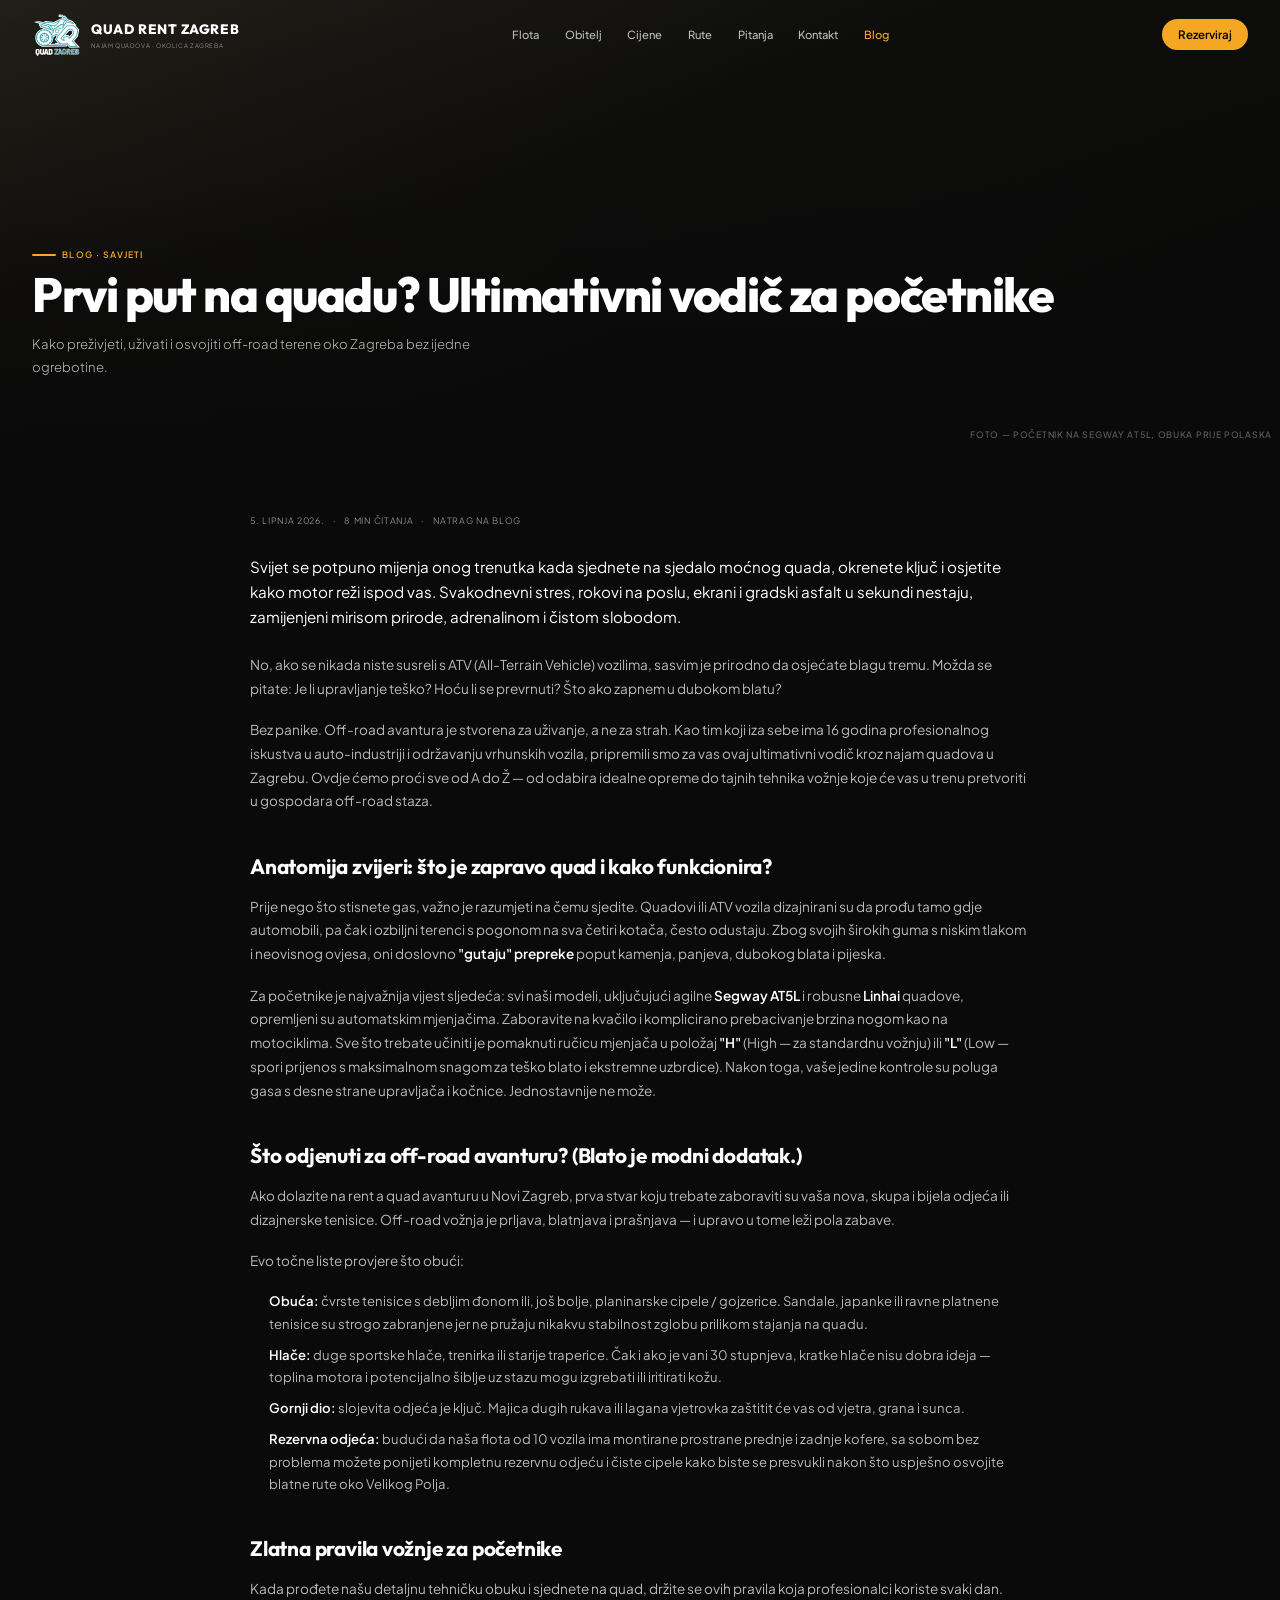
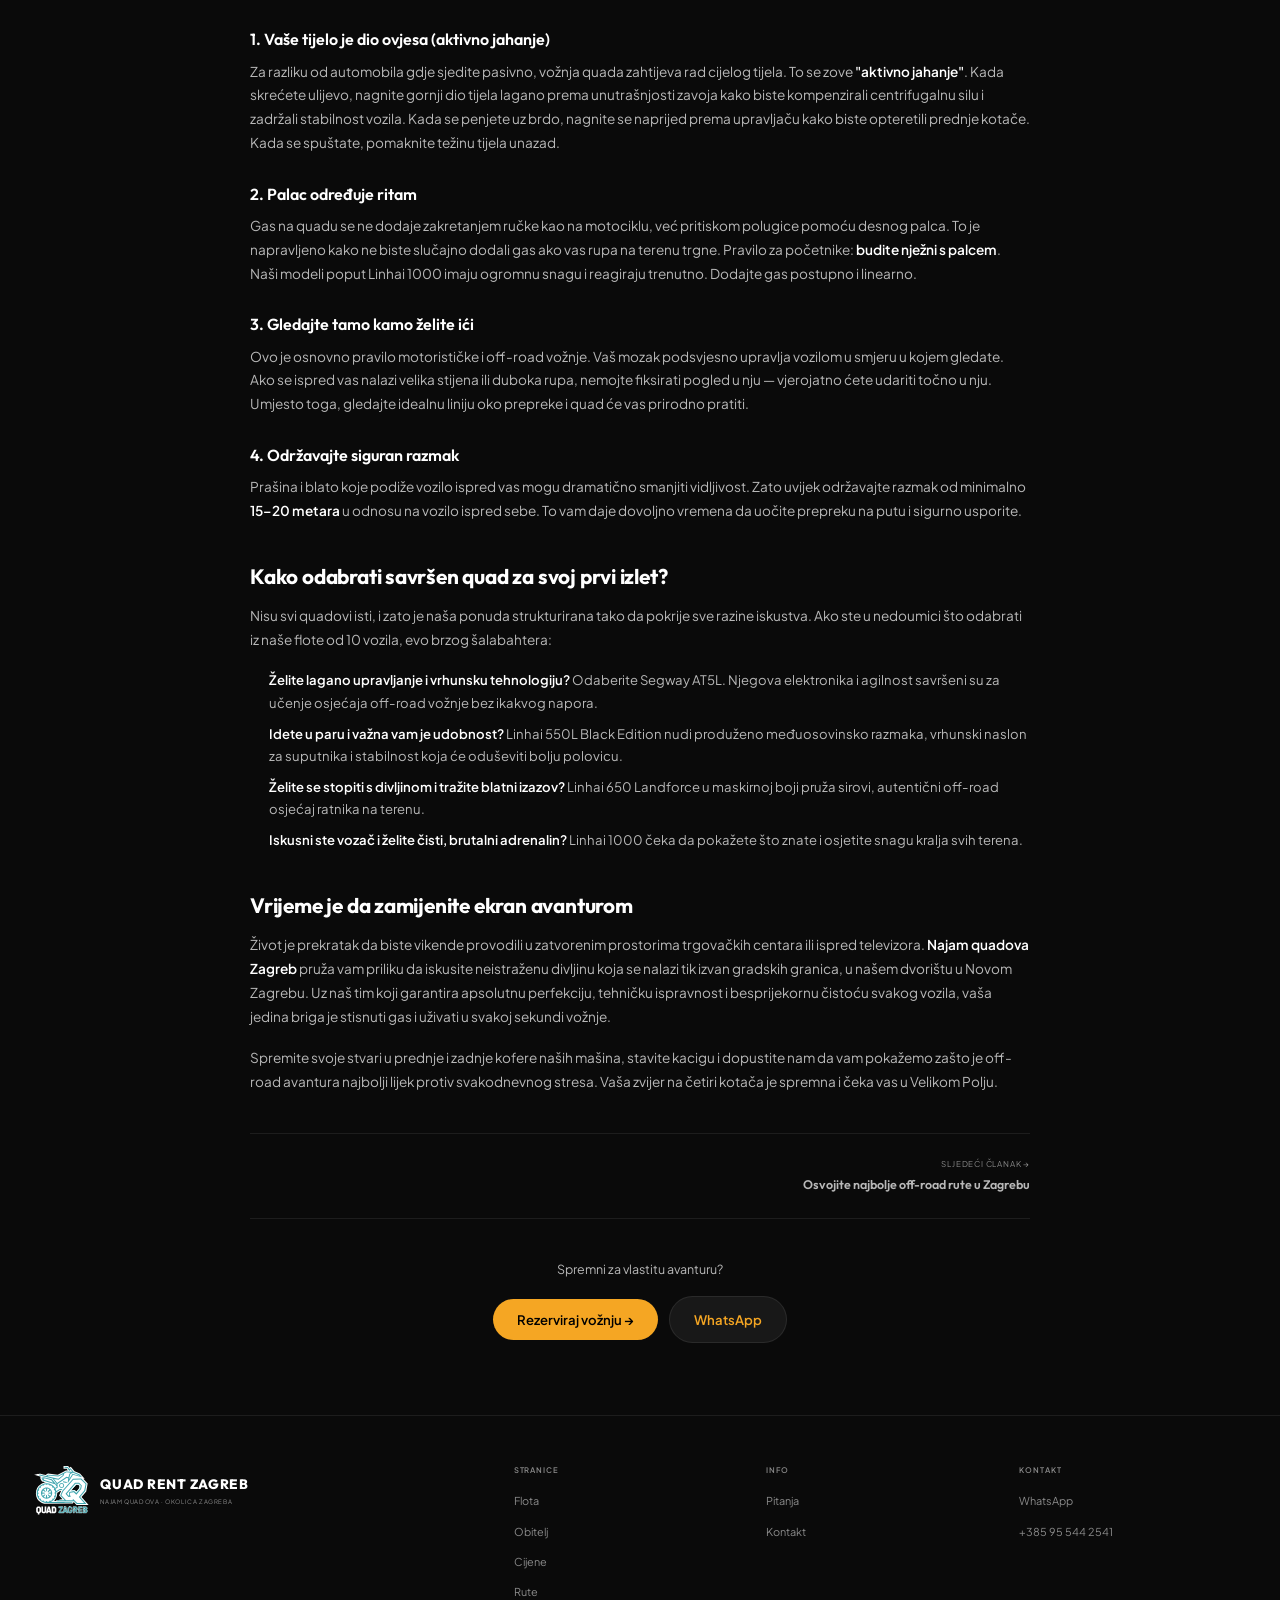
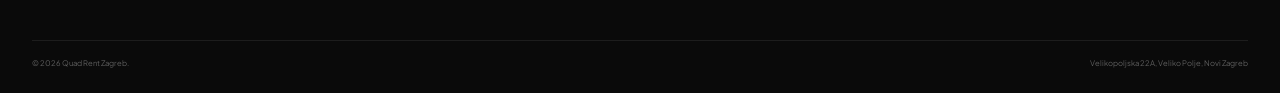
==== commit 70fe393b: "Add files via upload" ====
--- a/blog-1.html
+++ b/blog-1.html
@@ -10,7 +10,7 @@
 <body>
 
 <div class="mobile-menu" id="mobileMenu"><a href="index.html" onclick="toggleMenu()">Početna</a><a href="quad.html" onclick="toggleMenu()">Flota</a><a href="obitelj.html" onclick="toggleMenu()">Obitelj</a><a href="cijene.html" onclick="toggleMenu()">Cijene</a><a href="rute.html" onclick="toggleMenu()">Rute</a><a href="faq.html" onclick="toggleMenu()">Pitanja</a><a href="kontakt.html" onclick="toggleMenu()">Kontakt</a><a href="blog.html" onclick="toggleMenu()">Blog</a></div>
-<nav class="nav" id="nav"><div class="container nav__inner"><a href="index.html" class="nav__logo">Quad Rent Zagreb<small>Najam quadova · okolica Zagreba</small></a><div class="nav__links"><a href="quad.html">Flota</a><a href="obitelj.html">Obitelj</a><a href="cijene.html">Cijene</a><a href="rute.html">Rute</a><a href="faq.html">Pitanja</a><a href="kontakt.html">Kontakt</a><a href="blog.html" class="active">Blog</a></div><button class="btn btn--accent btn--sm nav__book" onclick="openBooking()">Rezerviraj</button><button class="nav__hamburger" id="hamburger" onclick="toggleMenu()" aria-label="Izbornik"><span></span><span></span><span></span></button></div></nav>
+<nav class="nav" id="nav"><div class="container nav__inner"><a href="index.html" class="nav__logo" style="display:inline-flex;align-items:center;gap:0.6rem"><img src="logo_quad_zagreb.svg" alt="Quad Rent Zagreb" style="height:44px;width:auto;display:block"><span style="display:inline-block">Quad Rent Zagreb<small>Najam quadova · okolica Zagreba</small></span></a><div class="nav__links"><a href="quad.html">Flota</a><a href="obitelj.html">Obitelj</a><a href="cijene.html">Cijene</a><a href="rute.html">Rute</a><a href="faq.html">Pitanja</a><a href="kontakt.html">Kontakt</a><a href="blog.html" class="active">Blog</a></div><button class="btn btn--accent btn--sm nav__book" onclick="openBooking()">Rezerviraj</button><button class="nav__hamburger" id="hamburger" onclick="toggleMenu()" aria-label="Izbornik"><span></span><span></span><span></span></button></div></nav>
 
 <section class="hero hero--short">
   <div class="hero__bg ph"><span class="hero__bg-label">Foto — početnik na Segway AT5L, obuka prije polaska</span></div>
@@ -102,7 +102,7 @@
 
 <div class="modal-overlay" id="bookingModal" onclick="if(event.target===this)closeBooking()"><div class="modal"><button class="modal__close" onclick="closeBooking()">✕</button><div class="modal__title">Rezerviraj vožnju</div><div class="modal__sub">Odaberi quadove i pošalji WhatsApp poruku</div><div class="modal__group"><label class="modal__label">Trajanje</label><div class="modal__toggle" id="durationToggle"><button class="modal__toggle-btn active" data-dur="half" onclick="setDuration('half')">Pola dana<span class="toggle-price">6h</span></button><button class="modal__toggle-btn" data-dur="full" onclick="setDuration('full')">Cijeli dan<span class="toggle-price">12h</span></button></div></div><div class="modal__group"><label class="modal__label">Datum</label><input type="date" class="modal__input" id="bookDate"></div><div class="modal__group"><label class="modal__label">Odaberi quadove</label><div class="quad-picker"><div class="quad-row"><div class="quad-row__info"><div class="quad-row__name">Segway AT5L</div><div class="quad-row__meta">€100 / €150 · max 4</div></div><div class="modal__stepper"><button class="modal__stepper-btn" onclick="changeCount('segway',-1)">−</button><span class="modal__stepper-val" id="count-segway">0</span><button class="modal__stepper-btn" onclick="changeCount('segway',1)">+</button></div></div><div class="quad-row"><div class="quad-row__info"><div class="quad-row__name">Linhai 550L</div><div class="quad-row__meta">€100 / €150 · max 2</div></div><div class="modal__stepper"><button class="modal__stepper-btn" onclick="changeCount('linhai550',-1)">−</button><span class="modal__stepper-val" id="count-linhai550">0</span><button class="modal__stepper-btn" onclick="changeCount('linhai550',1)">+</button></div></div><div class="quad-row"><div class="quad-row__info"><div class="quad-row__name">Linhai 650 Landforce</div><div class="quad-row__meta">€100 / €150 · max 2</div></div><div class="modal__stepper"><button class="modal__stepper-btn" onclick="changeCount('linhai650',-1)">−</button><span class="modal__stepper-val" id="count-linhai650">0</span><button class="modal__stepper-btn" onclick="changeCount('linhai650',1)">+</button></div></div><div class="quad-row"><div class="quad-row__info"><div class="quad-row__name">Linhai 1000</div><div class="quad-row__meta">€100 / €150 · max 2</div></div><div class="modal__stepper"><button class="modal__stepper-btn" onclick="changeCount('linhai1000',-1)">−</button><span class="modal__stepper-val" id="count-linhai1000">0</span><button class="modal__stepper-btn" onclick="changeCount('linhai1000',1)">+</button></div></div><div class="quad-row"><div class="quad-row__info"><div class="quad-row__name">Dječji quad</div><div class="quad-row__meta">€60 / €120 · max 2 · 6+ god</div></div><div class="modal__stepper"><button class="modal__stepper-btn" onclick="changeCount('kids',-1)">−</button><span class="modal__stepper-val" id="count-kids">0</span><button class="modal__stepper-btn" onclick="changeCount('kids',1)">+</button></div></div></div></div><div class="modal__summary" id="bookSummary"><div class="modal__summary-empty" id="summaryEmpty">Dodajte barem jedan quad</div><div class="modal__summary-total" id="summaryTotal" style="display:none"><span>Ukupno</span><span id="sumTotal">€0</span></div></div><button class="btn btn--accent btn--block" id="bookSubmit" onclick="sendWhatsApp()" style="padding:0.85rem" disabled>Pošalji WhatsApp poruku</button><p class="modal__note">Potvrđujemo u minutama.</p></div></div>
 
-<footer class="footer"><div class="container"><div class="footer__top"><div class="footer__brand"><a href="index.html" class="nav__logo">Quad Rent Zagreb<small>Najam quadova · okolica Zagreba</small></a></div><div><div class="footer__col-title">Stranice</div><ul class="footer__links"><li><a href="quad.html">Flota</a></li><li><a href="obitelj.html">Obitelj</a></li><li><a href="cijene.html">Cijene</a></li><li><a href="rute.html">Rute</a></li></ul></div><div><div class="footer__col-title">Info</div><ul class="footer__links"><li><a href="faq.html">Pitanja</a></li><li><a href="kontakt.html">Kontakt</a></li></ul></div><div><div class="footer__col-title">Kontakt</div><ul class="footer__links"><li><a href="https://wa.me/385955442541">WhatsApp</a></li><li><a href="tel:+385955442541">+385 95 544 2541</a></li></ul></div></div><div class="footer__bottom"><p>© 2026 Quad Rent Zagreb.</p><p>Velikopoljska 22A, Veliko Polje, Novi Zagreb</p></div></div></footer>
+<footer class="footer"><div class="container"><div class="footer__top"><div class="footer__brand"><a href="index.html" class="nav__logo" style="display:inline-flex;align-items:center;gap:0.6rem"><img src="logo_quad_zagreb.svg" alt="Quad Rent Zagreb" style="height:52px;width:auto;display:block"><span style="display:inline-block">Quad Rent Zagreb<small>Najam quadova · okolica Zagreba</small></span></a></div><div><div class="footer__col-title">Stranice</div><ul class="footer__links"><li><a href="quad.html">Flota</a></li><li><a href="obitelj.html">Obitelj</a></li><li><a href="cijene.html">Cijene</a></li><li><a href="rute.html">Rute</a></li></ul></div><div><div class="footer__col-title">Info</div><ul class="footer__links"><li><a href="faq.html">Pitanja</a></li><li><a href="kontakt.html">Kontakt</a></li></ul></div><div><div class="footer__col-title">Kontakt</div><ul class="footer__links"><li><a href="https://wa.me/385955442541">WhatsApp</a></li><li><a href="tel:+385955442541">+385 95 544 2541</a></li></ul></div></div><div class="footer__bottom"><p>© 2026 Quad Rent Zagreb.</p><p>Velikopoljska 22A, Veliko Polje, Novi Zagreb</p></div></div></footer>
 <script src="main.js"></script>
 </body>
 </html>
--- a/style.css
+++ b/style.css
@@ -217,6 +217,23 @@
 .pricing-card__features{display:flex;flex-direction:column;gap:0.45rem;padding-top:0.8rem;border-top:1px solid var(--border);flex:1}
 .pricing-card__features li{display:flex;align-items:center;gap:0.4rem;font-size:0.72rem;color:var(--text-2);font-weight:400;list-style:none}
 .pricing-card__features li::before{content:'';width:5px;height:5px;background:var(--accent);border-radius:50%;flex-shrink:0}
+
+/* ═══ PRICING CATEGORIES (3 klikabilne kategorije) ═══ */
+.pricing-cats{display:grid;grid-template-columns:1fr;gap:0.8rem}
+.pricing-cat{display:flex;flex-direction:column;background:var(--bg-card);border:1px solid var(--border);border-radius:var(--r-lg);padding:1.4rem 1.2rem;text-align:center;text-decoration:none;color:inherit;transition:border-color 0.25s,transform 0.25s,background 0.25s;cursor:pointer}
+.pricing-cat:hover{border-color:var(--accent-dim);transform:translateY(-2px);background:var(--bg-card-hover)}
+.pricing-cat:hover .pricing-cat__link{color:var(--accent-hover);gap:0.5rem}
+.pricing-cat__label{font-size:0.58rem;font-weight:700;letter-spacing:0.1em;text-transform:uppercase;margin-bottom:0.5rem;color:var(--text-3);line-height:1.3}
+.pricing-cat__label--accent{color:var(--accent)}
+.pricing-cat__label--success{color:var(--success)}
+.pricing-cat__price{font-family:var(--font-d);font-weight:800;font-size:2.2rem;line-height:1;letter-spacing:-0.02em}
+.pricing-cat__price.tbd{color:var(--text-3);font-size:1.6rem}
+.pricing-cat__unit{font-size:0.62rem;color:var(--text-3);margin-top:0.3rem}
+.pricing-cat__full{font-size:0.55rem;color:var(--text-2);margin-top:0.25rem}
+.pricing-cat__full.tbd{color:var(--danger)}
+.pricing-cat__desc{font-size:0.68rem;color:var(--text-2);line-height:1.5;margin-top:0.9rem;padding-top:0.9rem;border-top:1px solid var(--border)}
+.pricing-cat__link{margin-top:0.8rem;font-size:0.7rem;font-weight:600;color:var(--accent);display:inline-flex;align-items:center;gap:0.3rem;transition:gap 0.25s,color 0.25s}
+@media(min-width:640px){.pricing-cats{grid-template-columns:repeat(3,1fr)}}
 
 /* ═══════════════════════════════════════
    ROUTE CARDS
